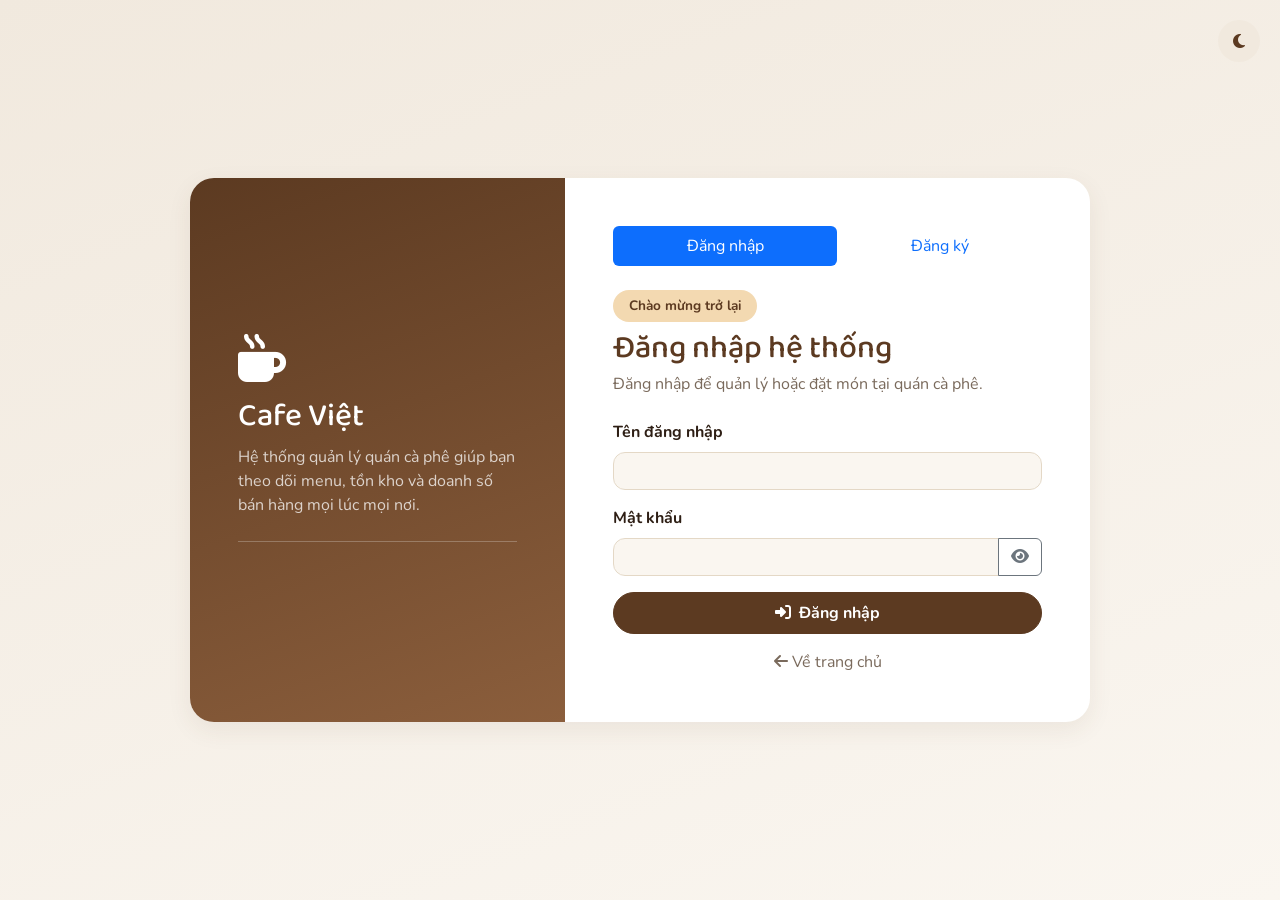
==== login.html @ 9e15cd68 "Cafe Viet - dark mode, cart" ====
<!DOCTYPE html>
<html lang="vi">
<head>
<meta charset="UTF-8">
<meta name="viewport" content="width=device-width, initial-scale=1.0">
<title>Đăng nhập - Cafe Việt Quản Lý</title>
<link href="https://cdn.jsdelivr.net/npm/bootstrap@5.3.3/dist/css/bootstrap.min.css" rel="stylesheet">
<link rel="stylesheet" href="https://cdnjs.cloudflare.com/ajax/libs/font-awesome/6.5.2/css/all.min.css">
<link href="https://fonts.googleapis.com/css2?family=Baloo+2:wght@500;700;800&family=Nunito:wght@400;600;700;800&display=swap" rel="stylesheet">
<link rel="stylesheet" href="assets/css/style.css">
</head>
<body>

<button id="themeToggleBtn" class="theme-toggle-btn" style="position:fixed; top:20px; right:20px; z-index:50;">
  <i id="themeIcon" class="fa-solid fa-moon"></i>
</button>

<div class="login-wrapper">
  <div class="login-card row g-0 w-100 mx-3">
    <div class="col-lg-5 login-side d-none d-lg-flex">
      <i class="fa-solid fa-mug-hot fa-3x mb-3"></i>
      <h2 class="text-white">Cafe Việt</h2>
      <p class="mb-0 opacity-75">Hệ thống quản lý quán cà phê giúp bạn theo dõi menu, tồn kho và doanh số bán hàng mọi lúc mọi nơi.</p>
      <hr class="border-light opacity-25 my-4">
    </div>
    <div class="col-lg-7">
      <div class="p-4 p-md-5">

        <ul class="nav nav-pills mb-4" id="authTabs" role="tablist">
          <li class="nav-item flex-fill" role="presentation">
            <button class="nav-link active w-100" id="tab-login-btn" data-bs-toggle="pill" data-bs-target="#tab-login" type="button">Đăng nhập</button>
          </li>
          <li class="nav-item flex-fill" role="presentation">
            <button class="nav-link w-100" id="tab-register-btn" data-bs-toggle="pill" data-bs-target="#tab-register" type="button">Đăng ký</button>
          </li>
        </ul>

        <div class="tab-content">
          <!-- TAB ĐĂNG NHẬP -->
          <div class="tab-pane fade show active" id="tab-login">
            <span class="section-label mb-2">Chào mừng trở lại</span>
            <h2 class="mb-1">Đăng nhập hệ thống</h2>
            <p class="text-muted mb-4">Đăng nhập để quản lý hoặc đặt món tại quán cà phê.</p>

            <form id="loginForm" novalidate>
              <div class="mb-3 was-validated-field">
                <label class="form-label">Tên đăng nhập</label>
                <input type="text" class="form-control" id="username" placeholder="" autocomplete="username">
                <div class="invalid-feedback">Vui lòng nhập tên đăng nhập.</div>
              </div>
              <div class="mb-3 was-validated-field">
                <label class="form-label">Mật khẩu</label>
                <div class="input-group">
                  <!-- Đã xóa placeholder dấu chấm ở phần Đăng nhập -->
                  <input type="password" class="form-control" id="password" placeholder="" autocomplete="current-password">
                  <button class="btn btn-outline-secondary" type="button" id="togglePwd"><i class="fa-solid fa-eye"></i></button>
                </div>
                <div class="invalid-feedback">Vui lòng nhập mật khẩu.</div>
              </div>
              <div id="loginError" class="alert alert-danger d-none py-2"></div>
              <button type="submit" class="btn btn-brand w-100 btn-pill py-2">
                <i class="fa-solid fa-right-to-bracket me-2"></i>Đăng nhập
              </button>
              <a href="index.html" class="d-block text-center text-muted mt-3"><i class="fa-solid fa-arrow-left me-1"></i>Về trang chủ</a>
            </form>
          </div>

          <!-- TAB ĐĂNG KÝ -->
          <div class="tab-pane fade" id="tab-register">
            <span class="section-label mb-2">Khách hàng mới</span>
            <h2 class="mb-1">Tạo tài khoản</h2>
            <p class="text-muted mb-4">Đăng ký để đặt món trực tiếp trên hệ thống.</p>

            <form id="registerForm" novalidate>
              <div class="mb-3 was-validated-field">
                <label class="form-label">Họ và tên</label>
                <input type="text" class="form-control" id="regFullname" placeholder="">
                <div class="invalid-feedback">Vui lòng nhập họ tên.</div>
              </div>

              <div class="mb-3 was-validated-field">
                <label class="form-label">Số điện thoại</label>
                <input type="tel" class="form-control" id="regPhone" placeholder="">
                <div class="invalid-feedback">Vui lòng nhập số điện thoại.</div>
              </div>

              <div class="mb-3 was-validated-field">
                <label class="form-label">Email</label>
                <input type="email" class="form-control" id="regEmail" placeholder="">
                <div class="invalid-feedback">Vui lòng nhập email hợp lệ.</div>
              </div>

              <div class="mb-3 was-validated-field">
                <label class="form-label">Tên đăng nhập</label>
                <input type="text" class="form-control" id="regUsername" placeholder="">
                <div class="invalid-feedback">Vui lòng nhập tên đăng nhập.</div>
              </div>
              <div class="mb-3 was-validated-field">
                <label class="form-label">Mật khẩu (tối thiểu 6 ký tự)</label>
                <!-- Đã xóa placeholder dấu chấm ở phần Đăng ký -->
                <input type="password" class="form-control" id="regPassword" placeholder="">
                <div class="invalid-feedback">Mật khẩu tối thiểu 6 ký tự.</div>
              </div>
              <div id="registerMsg" class="alert d-none py-2"></div>
              <button type="submit" class="btn btn-brand w-100 btn-pill py-2">
                <i class="fa-solid fa-user-plus me-2"></i>Đăng ký
              </button>
            </form>
          </div>
        </div>

      </div>
    </div>
  </div>
</div>

<script src="https://cdn.jsdelivr.net/npm/bootstrap@5.3.3/dist/js/bootstrap.bundle.min.js"></script>
<script src="assets/js/auth.js"></script>
<script src="assets/js/chatbot.js"></script>
<script>
  // Dark mode riêng cho trang login
  const THEME_KEY = "cafe_theme";
  (function () {
    const saved = localStorage.getItem(THEME_KEY) || "light";
    document.documentElement.setAttribute("data-theme", saved);
    document.getElementById("themeIcon").className = saved === "dark" ? "fa-solid fa-sun" : "fa-solid fa-moon";
  })();
  document.getElementById("themeToggleBtn").addEventListener("click", () => {
    const current = document.documentElement.getAttribute("data-theme");
    const next = current === "dark" ? "light" : "dark";
    document.documentElement.setAttribute("data-theme", next);
    document.getElementById("themeIcon").className = next === "dark" ? "fa-solid fa-sun" : "fa-solid fa-moon";
    localStorage.setItem(THEME_KEY, next);
  });

  document.getElementById("togglePwd").addEventListener("click", () => {
    const pwd = document.getElementById("password");
    const icon = document.querySelector("#togglePwd i");
    if (pwd.type === "password") { pwd.type = "text"; icon.className = "fa-solid fa-eye-slash"; }
    else { pwd.type = "password"; icon.className = "fa-solid fa-eye"; }
  });

  // Nếu đã đăng nhập rồi thì chuyển thẳng vào trang phù hợp với vai trò
  if (AuthService.isLoggedIn()) {
    const s = AuthService.getSession();
    window.location.href = s.role === "admin" ? "menu.html" : "order.html";
  }

  document.getElementById("loginForm").addEventListener("submit", function (e) {
    e.preventDefault();
    const username = document.getElementById("username");
    const password = document.getElementById("password");
    let valid = true;

    [username, password].forEach((field) => {
      const wrap = field.closest(".was-validated-field");
      if (!field.value.trim()) { wrap.classList.add("is-invalid"); valid = false; }
      else wrap.classList.remove("is-invalid");
    });
    if (!valid) return;

    const errorBox = document.getElementById("loginError");
    if (AuthService.login(username.value.trim(), password.value.trim())) {
      errorBox.classList.add("d-none");
      const session = AuthService.getSession();
      window.location.href = session.role === "admin" ? "menu.html" : "order.html";
    } else {
      errorBox.textContent = "Sai tên đăng nhập hoặc mật khẩu.";
      errorBox.classList.remove("d-none");
    }
  });

  document.getElementById("registerForm").addEventListener("submit", function (e) {
    e.preventDefault();
    const fullname = document.getElementById("regFullname");
    const phone = document.getElementById("regPhone");
    const email = document.getElementById("regEmail");
    const username = document.getElementById("regUsername");
    const password = document.getElementById("regPassword");
    let valid = true;

    // Kiểm tra các trường không được để trống
    [fullname, phone, email, username].forEach((field) => {
      const wrap = field.closest(".was-validated-field");
      if (!field.value.trim()) { wrap.classList.add("is-invalid"); valid = false; }
      else wrap.classList.remove("is-invalid");
    });

    // Kiểm tra định dạng email cơ bản
    const emailWrap = email.closest(".was-validated-field");
    if (email.value.trim() && !/^\S+@\S+\.\S+$/.test(email.value)) {
        emailWrap.classList.add("is-invalid"); valid = false;
    }

    // Kiểm tra mật khẩu
    const pwdWrap = password.closest(".was-validated-field");
    if (password.value.length < 6) { pwdWrap.classList.add("is-invalid"); valid = false; }
    else pwdWrap.classList.remove("is-invalid");
    
    if (!valid) return;

    const msgBox = document.getElementById("registerMsg");
    const result = AuthService.register(username.value, password.value, fullname.value, phone.value, email.value);

    msgBox.classList.remove("d-none", "alert-success", "alert-danger");
    msgBox.textContent = result.message;

    if (result.ok) {
      msgBox.classList.add("alert-success");
      document.getElementById("registerForm").reset();
      setTimeout(() => {
        document.getElementById("tab-login-btn").click();
        document.getElementById("username").value = username.value;
      }, 1200);
    } else {
      msgBox.classList.add("alert-danger");
    }
  });
</script>
</body>
</html>
---- assets/css/style.css ----
/* ================= VARIABLES ================= */
:root {
  --bg: #FAF6F0;
  --bg-soft: #F1E9DE;
  --card-bg: #FFFFFF;
  --text: #2E1F15;
  --text-muted: #7A6A5C;
  --brand: #5C3A21;
  --brand-light: #8B5E3C;
  --accent: #D98E4A;
  --accent-soft: #F3D9B1;
  --border: #E4D8C6;
  --success: #4B7A4B;
  --danger: #B4432B;
  --warning: #C98A2C;
  --shadow: 0 8px 24px rgba(92, 58, 33, 0.08);
  --radius: 16px;
}

[data-theme="dark"] {
  --bg: #1B1410;
  --bg-soft: #241B15;
  --card-bg: #2A201A;
  --text: #F3E9DD;
  --text-muted: #B8A691;
  --brand: #E7C9A9;
  --brand-light: #D98E4A;
  --accent: #E7A854;
  --accent-soft: #3A2C1F;
  --border: #3A2C22;
  --shadow: 0 8px 24px rgba(0, 0, 0, 0.4);
}

* { transition: background-color .25s ease, color .25s ease, border-color .25s ease; }

/* ================= DARK MODE - PHÔNG CHỮ & MÀU CHỮ ================= */
/* Bootstrap dùng màu chữ cố định cho vài class, cần ép theo theme để dễ đọc trên nền tối */
.text-muted { color: var(--text-muted) !important; }
[data-theme="dark"] body { font-weight: 400; -webkit-font-smoothing: antialiased; }
[data-theme="dark"] .dropdown-menu {
  background-color: var(--card-bg);
  border-color: var(--border);
  box-shadow: var(--shadow);
}
[data-theme="dark"] .dropdown-item { color: var(--text); }
[data-theme="dark"] .dropdown-item:hover,
[data-theme="dark"] .dropdown-item:focus { background-color: var(--accent-soft); color: var(--brand); }
[data-theme="dark"] .form-check-label,
[data-theme="dark"] .form-text { color: var(--text-muted); }
[data-theme="dark"] .form-control::placeholder { color: var(--text-muted); opacity: .7; }
[data-theme="dark"] .table-cafe { color: var(--text); }
[data-theme="dark"] .close, [data-theme="dark"] .btn-close { filter: invert(1) grayscale(1); }

body {
  background-color: var(--bg);
  color: var(--text);
  font-family: 'Nunito', 'Segoe UI', sans-serif;
  min-height: 100vh;
}

h1, h2, h3, h4, .brand-font {
  font-family: 'Baloo 2', cursive;
  color: var(--brand);
}

a { text-decoration: none; }

/* ================= NAVBAR ================= */
.navbar-cafe {
  background-color: var(--card-bg) !important;
  box-shadow: var(--shadow);
  padding: .75rem 0;
}
.navbar-cafe .navbar-brand {
  font-family: 'Baloo 2', cursive;
  font-size: 1.6rem;
  color: var(--brand) !important;
}
.navbar-cafe .nav-link {
  color: var(--text) !important;
  font-weight: 600;
  margin: 0 .35rem;
  border-radius: 999px;
  padding: .5rem 1rem !important;
}
.navbar-cafe .nav-link.active,
.navbar-cafe .nav-link:hover {
  background-color: var(--accent-soft);
  color: var(--brand) !important;
}

.theme-toggle-btn, .icon-btn {
  border: none;
  background: var(--bg-soft);
  color: var(--brand);
  width: 42px;
  height: 42px;
  border-radius: 50%;
  display: inline-flex;
  align-items: center;
  justify-content: center;
}
.theme-toggle-btn:hover, .icon-btn:hover { background: var(--accent-soft); }

/* ================= BUTTONS ================= */
.btn-brand {
  background-color: var(--brand);
  border-color: var(--brand);
  color: #fff;
  border-radius: 999px;
  font-weight: 700;
  padding: .55rem 1.4rem;
}
.btn-brand:hover { background-color: var(--brand-light); border-color: var(--brand-light); color:#fff; }

.btn-outline-brand {
  border-radius: 999px;
  border: 2px solid var(--brand);
  color: var(--brand);
  font-weight: 700;
}
.btn-outline-brand:hover { background-color: var(--brand); color: #fff; }

.btn-pill { border-radius: 999px; }

/* ================= HERO ================= */
.hero-section {
  background: linear-gradient(180deg, var(--bg-soft), var(--bg));
  border-radius: 0 0 40px 40px;
  padding: 5rem 0 4rem;
}
.hero-title {
  font-size: 3.2rem;
  font-weight: 700;
}

/* ================= CARD ================= */
.cafe-card {
  background-color: var(--card-bg);
  border: 1px solid var(--border);
  border-radius: var(--radius);
  box-shadow: var(--shadow);
}
.stat-card {
  background-color: var(--card-bg);
  border: 1px solid var(--border);
  border-radius: var(--radius);
  padding: 1.4rem;
  box-shadow: var(--shadow);
  height: 100%;
}
.stat-card .stat-icon {
  width: 52px; height: 52px;
  border-radius: 14px;
  display: flex; align-items: center; justify-content: center;
  background: var(--accent-soft);
  color: var(--brand);
  font-size: 1.4rem;
  margin-bottom: .8rem;
}
.stat-card .stat-value { font-size: 1.8rem; font-weight: 800; color: var(--brand); }
.stat-card .stat-label { color: var(--text-muted); font-weight: 600; }

/* ================= TABLE ================= */
.table-cafe {
  background-color: var(--card-bg);
  border-radius: var(--radius);
  overflow: hidden;
}
.table-cafe thead { background-color: var(--bg-soft); }
.table-cafe th { color: var(--brand); font-weight: 700; border: none; }
.table-cafe td { vertical-align: middle; border-color: var(--border); color: var(--text); }

.badge-status-done, .badge-instock {
  background-color: rgba(75,122,75,.15);
  color: var(--success);
  font-weight: 700;
  padding: .4em .8em;
  border-radius: 999px;
}
.badge-status-pending, .badge-outstock {
  background-color: rgba(180,67,43,.13);
  color: var(--danger);
  font-weight: 700;
  padding: .4em .8em;
  border-radius: 999px;
}
.badge-priority-high { background: rgba(180,67,43,.13); color: var(--danger); }
.badge-priority-medium { background: rgba(201,138,44,.15); color: var(--warning); }
.badge-priority-low { background: rgba(75,122,75,.15); color: var(--success); }
.badge-priority-high, .badge-priority-medium, .badge-priority-low {
  font-weight: 700; padding: .4em .8em; border-radius: 999px;
}

.row-out-of-stock { opacity: .55; text-decoration: line-through; }

/* ================= FORM ================= */
.form-control, .form-select {
  background-color: var(--bg);
  border: 1px solid var(--border);
  color: var(--text);
  border-radius: 12px;
}
.form-control:focus, .form-select:focus {
  background-color: var(--bg);
  color: var(--text);
  border-color: var(--accent);
  box-shadow: 0 0 0 .2rem rgba(217,142,74,.25);
}
.form-label { font-weight: 700; color: var(--text); }
.invalid-feedback { display: none; color: var(--danger); font-weight: 600; }
.was-validated-field.is-invalid .invalid-feedback { display: block; }
.was-validated-field.is-invalid .form-control,
.was-validated-field.is-invalid .form-select { border-color: var(--danger); }

.modal-content { background-color: var(--card-bg); color: var(--text); border-radius: var(--radius); }

/* ================= LOGIN ================= */
.login-wrapper {
  min-height: 100vh;
  display: flex;
  align-items: center;
  justify-content: center;
  background: linear-gradient(160deg, var(--bg-soft), var(--bg));
}
.login-card {
  background: var(--card-bg);
  border-radius: 24px;
  box-shadow: var(--shadow);
  max-width: 900px;
  overflow: hidden;
}
.login-side {
  background: linear-gradient(160deg, var(--brand), var(--brand-light));
  color: #fff;
  padding: 3rem;
  display: flex;
  flex-direction: column;
  justify-content: center;
}

/* ================= FOOTER ================= */
.footer-cafe {
  background-color: var(--brand);
  color: #F3E9DD;
  border-radius: 40px 40px 0 0;
  padding: 3.5rem 0 1.5rem;
  margin-top: 4rem;
}
.footer-cafe a { color: #F3E9DD; opacity: .85; }
.footer-cafe a:hover { opacity: 1; text-decoration: underline; }

/* ================= MISC ================= */
.section-label {
  background: var(--accent-soft);
  color: var(--brand);
  border-radius: 999px;
  padding: .35rem 1rem;
  font-weight: 700;
  font-size: .85rem;
  display: inline-block;
}
.toast-cafe { border-radius: 14px; }
.empty-state { text-align: center; padding: 3rem 1rem; color: var(--text-muted); }
.empty-state i { font-size: 3rem; color: var(--accent); margin-bottom: 1rem; }

::-webkit-scrollbar { width: 10px; }
::-webkit-scrollbar-thumb { background: var(--accent-soft); border-radius: 10px; }

@media (max-width: 767px) {
  .hero-title { font-size: 2.1rem; }
}

/* ================= REVEAL CARD (Best Seller / Tin tức - ảnh luôn hiện rõ, hover để phóng to) ================= */
.reveal-card {
  position: relative;
  border-radius: var(--radius);
  overflow: hidden;
  height: 260px;
  cursor: pointer;
  box-shadow: var(--shadow);
  border: 1px solid var(--border);
  transition: transform .35s ease, box-shadow .35s ease;
}
.reveal-card:hover,
.reveal-card:focus-within {
  transform: translateY(-6px);
  box-shadow: 0 18px 34px rgba(0,0,0,.28);
}
.reveal-card:active { transform: translateY(-2px); }
.reveal-card .reveal-img {
  position: absolute;
  inset: 0;
  width: 100%;
  height: 100%;
  object-fit: cover;
  opacity: 1;
  transform: scale(1);
  transition: transform .5s ease;
}
.reveal-card:hover .reveal-img,
.reveal-card:focus-within .reveal-img {
  transform: scale(1.12);
}
.reveal-card .reveal-overlay {
  position: absolute;
  inset: 0;
  background: linear-gradient(180deg, rgba(0,0,0,0) 35%, rgba(0,0,0,.82) 100%);
  opacity: .92;
  transition: opacity .4s ease;
}
.reveal-card:hover .reveal-overlay,
.reveal-card:focus-within .reveal-overlay { opacity: 1; }
.reveal-card .reveal-body {
  position: relative;
  z-index: 2;
  height: 100%;
  display: flex;
  flex-direction: column;
  justify-content: flex-end;
  padding: 1.1rem 1.2rem;
}
.reveal-card .reveal-eyebrow {
  font-size: .72rem;
  font-weight: 800;
  letter-spacing: .06em;
  text-transform: uppercase;
  color: var(--accent-soft);
}
.reveal-card .reveal-title {
  font-weight: 800;
  font-size: 1.05rem;
  color: #fff;
  margin: .25rem 0 0;
}
.reveal-card .reveal-sub {
  font-size: .82rem;
  color: rgba(255,255,255,.85);
  margin-top: .2rem;
}
.reveal-card .reveal-cta {
  font-size: .78rem;
  font-weight: 700;
  color: #fff;
  margin-top: .55rem;
  max-height: 0;
  opacity: 0;
  overflow: hidden;
  transition: max-height .4s ease, opacity .4s ease .05s;
}
.reveal-card:hover .reveal-cta,
.reveal-card:focus-within .reveal-cta { max-height: 30px; opacity: 1; }
.reveal-card .reveal-rank {
  position: absolute;
  top: .8rem;
  left: .8rem;
  z-index: 3;
  width: 34px; height: 34px;
  border-radius: 50%;
  background: var(--brand);
  color: #fff;
  font-weight: 800;
  display: flex; align-items: center; justify-content: center;
  box-shadow: 0 4px 10px rgba(0,0,0,.25);
}

/* ================= ORDER PRODUCT IMAGE ================= */
.menu-pick-card .pick-thumb {
  width: 100%;
  height: 120px;
  object-fit: cover;
  border-radius: 12px;
  margin-bottom: .7rem;
}
.cart-item .cart-thumb {
  width: 52px; height: 52px;
  object-fit: cover;
  border-radius: 10px;
  flex-shrink: 0;
}

/* ================= QR PAYMENT ================= */
.pay-method-option {
  border: 2px solid var(--border);
  border-radius: var(--radius);
  padding: .9rem 1rem;
  cursor: pointer;
  transition: border-color .2s ease, background .2s ease;
  flex: 1;
}
.pay-method-option.active {
  border-color: var(--brand);
  background: var(--accent-soft);
}
.qr-box {
  border: 1px dashed var(--border);
  border-radius: var(--radius);
  padding: 1rem;
  text-align: center;
}
.qr-box img { width: 190px; height: 190px; border-radius: 12px; background: #fff; padding: 8px; }

/* ================= CART OFFCANVAS (Sidebar giỏ hàng) ================= */
.offcanvas {
  background-color: var(--card-bg);
  color: var(--text);
  width: 380px;
}
.offcanvas-header { border-bottom: 1px solid var(--border); }
.offcanvas .cart-item { align-items: flex-start; }

/* ================= REAL-TIME ORDER TRACKING ================= */
.tracking-stepper {
  display: flex;
  justify-content: space-between;
  position: relative;
}
.tracking-stepper::before {
  content: "";
  position: absolute;
  top: 24px;
  left: 8%;
  right: 8%;
  height: 4px;
  background: var(--border);
  border-radius: 4px;
  z-index: 0;
}
.tracking-step {
  position: relative;
  z-index: 1;
  flex: 1;
  text-align: center;
}
.tracking-dot {
  width: 50px; height: 50px;
  border-radius: 50%;
  background: var(--bg-soft);
  color: var(--text-muted);
  display: flex; align-items: center; justify-content: center;
  margin: 0 auto .6rem;
  font-size: 1.2rem;
  border: 3px solid var(--border);
  transition: all .3s ease;
}
.tracking-step.done .tracking-dot {
  background: var(--success);
  color: #fff;
  border-color: var(--success);
}
.tracking-step.active .tracking-dot {
  background: var(--brand);
  color: #fff;
  border-color: var(--brand);
  box-shadow: 0 0 0 6px rgba(92,58,33,.15);
  animation: pulse-track 1.4s infinite;
}
@keyframes pulse-track {
  0% { box-shadow: 0 0 0 0 rgba(92,58,33,.3); }
  70% { box-shadow: 0 0 0 10px rgba(92,58,33,0); }
  100% { box-shadow: 0 0 0 0 rgba(92,58,33,0); }
}
.tracking-label {
  font-size: .8rem;
  font-weight: 700;
  color: var(--text-muted);
}
.tracking-step.done .tracking-label,
.tracking-step.active .tracking-label { color: var(--brand); }

@media (max-width: 575px) {
  .tracking-label { font-size: .68rem; }
  .tracking-dot { width: 40px; height: 40px; font-size: 1rem; }
}

/* ================= CHATBOT HỖ TRỢ KHÁCH HÀNG ================= */
.chatbot-fab {
  position: fixed;
  right: 22px;
  bottom: 22px;
  width: 58px;
  height: 58px;
  border-radius: 50%;
  background: var(--brand);
  color: #fff;
  border: none;
  box-shadow: 0 10px 26px rgba(0,0,0,.25);
  display: flex;
  align-items: center;
  justify-content: center;
  font-size: 1.4rem;
  z-index: 1080;
  transition: transform .2s ease, background .2s ease;
}
.chatbot-fab:hover { background: var(--brand-light); transform: translateY(-3px); }
.chatbot-fab .chatbot-fab-badge {
  position: absolute; top: -2px; right: -2px;
  width: 14px; height: 14px; border-radius: 50%;
  background: var(--success); border: 2px solid var(--card-bg);
}

.chatbot-panel {
  position: fixed;
  right: 22px;
  bottom: 92px;
  width: 340px;
  max-width: calc(100vw - 32px);
  height: 460px;
  max-height: calc(100vh - 130px);
  background: var(--card-bg);
  border: 1px solid var(--border);
  border-radius: 20px;
  box-shadow: 0 18px 44px rgba(0,0,0,.28);
  display: flex;
  flex-direction: column;
  overflow: hidden;
  z-index: 1080;
  opacity: 0;
  transform: translateY(16px) scale(.97);
  pointer-events: none;
  transition: opacity .2s ease, transform .2s ease;
}
.chatbot-panel.open { opacity: 1; transform: translateY(0) scale(1); pointer-events: auto; }

.chatbot-header {
  background: linear-gradient(135deg, var(--brand), var(--brand-light));
  color: #fff;
  padding: .9rem 1rem;
  display: flex;
  align-items: center;
  gap: .6rem;
}
.chatbot-header .chatbot-title { font-family: 'Baloo 2', cursive; font-weight: 700; font-size: 1.05rem; line-height: 1.1; }
.chatbot-header .chatbot-sub { font-size: .72rem; opacity: .85; }
.chatbot-header .chatbot-close { margin-left: auto; background: none; border: none; color: #fff; font-size: 1.1rem; opacity: .85; }
.chatbot-header .chatbot-close:hover { opacity: 1; }

.chatbot-body {
  flex: 1;
  overflow-y: auto;
  padding: 1rem;
  display: flex;
  flex-direction: column;
  gap: .6rem;
  background: var(--bg);
}
.chatbot-msg { max-width: 84%; padding: .55rem .8rem; border-radius: 14px; font-size: .87rem; line-height: 1.4; }
.chatbot-msg.bot { align-self: flex-start; background: var(--bg-soft); color: var(--text); border-bottom-left-radius: 4px; }
.chatbot-msg.user { align-self: flex-end; background: var(--brand); color: #fff; border-bottom-right-radius: 4px; }
.chatbot-quick { display: flex; flex-wrap: wrap; gap: .4rem; margin-top: .2rem; }
.chatbot-quick button {
  border: 1px solid var(--brand);
  color: var(--brand);
  background: transparent;
  border-radius: 999px;
  padding: .3rem .8rem;
  font-size: .78rem;
  font-weight: 600;
}
.chatbot-quick button:hover { background: var(--brand); color: #fff; }

.chatbot-footer {
  border-top: 1px solid var(--border);
  padding: .6rem;
  display: flex;
  gap: .5rem;
  background: var(--card-bg);
}
.chatbot-footer input {
  flex: 1;
  border: 1px solid var(--border);
  background: var(--bg);
  color: var(--text);
  border-radius: 999px;
  padding: .5rem 1rem;
  font-size: .85rem;
  outline: none;
}
.chatbot-footer input:focus { border-color: var(--accent); }
.chatbot-footer button {
  width: 38px; height: 38px;
  border-radius: 50%;
  border: none;
  background: var(--brand);
  color: #fff;
  flex-shrink: 0;
}
.chatbot-footer button:hover { background: var(--brand-light); }

@media (max-width: 420px) {
  .chatbot-panel { right: 16px; left: 16px; width: auto; bottom: 86px; }
  .chatbot-fab { right: 16px; bottom: 16px; }
}
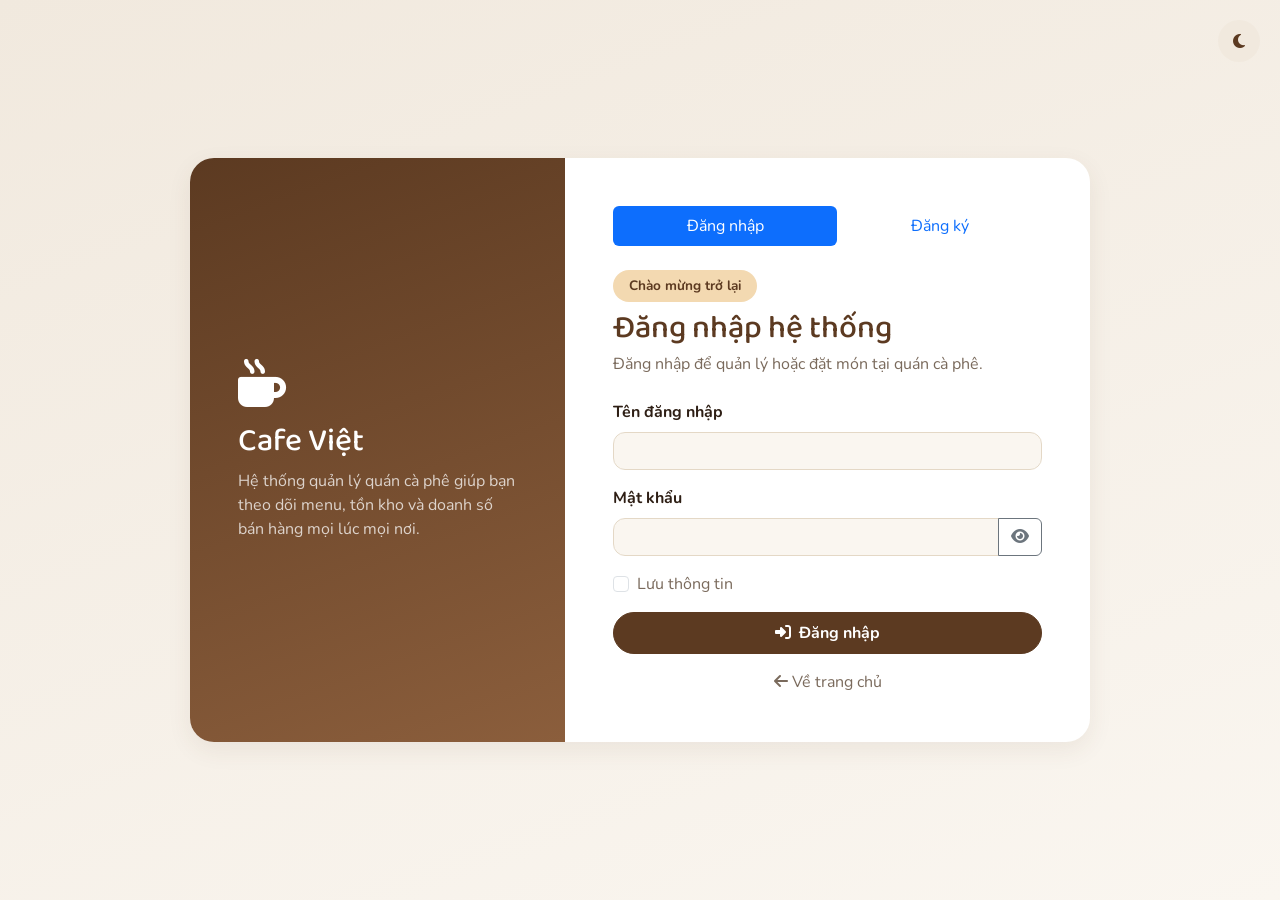
==== commit 0f62ad47: "Them tinh nang luu thong tin dang nhap" ====
--- a/login.html
+++ b/login.html
@@ -21,7 +21,6 @@
       <i class="fa-solid fa-mug-hot fa-3x mb-3"></i>
       <h2 class="text-white">Cafe Việt</h2>
       <p class="mb-0 opacity-75">Hệ thống quản lý quán cà phê giúp bạn theo dõi menu, tồn kho và doanh số bán hàng mọi lúc mọi nơi.</p>
-      <hr class="border-light opacity-25 my-4">
     </div>
     <div class="col-lg-7">
       <div class="p-4 p-md-5">
@@ -51,12 +50,18 @@
               <div class="mb-3 was-validated-field">
                 <label class="form-label">Mật khẩu</label>
                 <div class="input-group">
-                  <!-- Đã xóa placeholder dấu chấm ở phần Đăng nhập -->
                   <input type="password" class="form-control" id="password" placeholder="" autocomplete="current-password">
                   <button class="btn btn-outline-secondary" type="button" id="togglePwd"><i class="fa-solid fa-eye"></i></button>
                 </div>
                 <div class="invalid-feedback">Vui lòng nhập mật khẩu.</div>
               </div>
+              
+              <!-- Checkbox Lưu thông tin -->
+              <div class="mb-3 form-check">
+                <input type="checkbox" class="form-check-input" id="rememberMe">
+                <label class="form-check-label text-muted" for="rememberMe" style="cursor: pointer;">Lưu thông tin</label>
+              </div>
+
               <div id="loginError" class="alert alert-danger d-none py-2"></div>
               <button type="submit" class="btn btn-brand w-100 btn-pill py-2">
                 <i class="fa-solid fa-right-to-bracket me-2"></i>Đăng nhập
@@ -97,7 +102,6 @@
               </div>
               <div class="mb-3 was-validated-field">
                 <label class="form-label">Mật khẩu (tối thiểu 6 ký tự)</label>
-                <!-- Đã xóa placeholder dấu chấm ở phần Đăng ký -->
                 <input type="password" class="form-control" id="regPassword" placeholder="">
                 <div class="invalid-feedback">Mật khẩu tối thiểu 6 ký tự.</div>
               </div>
@@ -118,13 +122,24 @@
 <script src="assets/js/auth.js"></script>
 <script src="assets/js/chatbot.js"></script>
 <script>
-  // Dark mode riêng cho trang login
+  // 1. Tự động điền dữ liệu ra ô input nếu đã từng nhấn "Lưu thông tin"
+  window.addEventListener("DOMContentLoaded", () => {
+    const savedUser = localStorage.getItem("cafe_saved_user");
+    const savedPass = localStorage.getItem("cafe_saved_pass");
+    if (savedUser && savedPass) {
+      document.getElementById("username").value = savedUser;
+      document.getElementById("password").value = savedPass;
+      document.getElementById("rememberMe").checked = true;
+    }
+  });
+
   const THEME_KEY = "cafe_theme";
   (function () {
     const saved = localStorage.getItem(THEME_KEY) || "light";
     document.documentElement.setAttribute("data-theme", saved);
     document.getElementById("themeIcon").className = saved === "dark" ? "fa-solid fa-sun" : "fa-solid fa-moon";
   })();
+  
   document.getElementById("themeToggleBtn").addEventListener("click", () => {
     const current = document.documentElement.getAttribute("data-theme");
     const next = current === "dark" ? "light" : "dark";
@@ -140,12 +155,26 @@
     else { pwd.type = "password"; icon.className = "fa-solid fa-eye"; }
   });
 
-  // Nếu đã đăng nhập rồi thì chuyển thẳng vào trang phù hợp với vai trò
+  // 2. KIỂM TRA ĐĂNG NHẬP THÔNG MINH
   if (AuthService.isLoggedIn()) {
-    const s = AuthService.getSession();
-    window.location.href = s.role === "admin" ? "menu.html" : "order.html";
+    const hasSavedInfo = localStorage.getItem("cafe_saved_user") !== null; // Xem có chọn lưu ko
+    const isCurrentSession = sessionStorage.getItem("cafe_active_session") === "true"; // Xem có phải đang dùng web ko
+
+    // Nếu chọn "Lưu thông tin" HOẶC đang dùng web (chưa tắt trình duyệt) thì cho vào thẳng
+    if (hasSavedInfo || isCurrentSession) {
+      const s = AuthService.getSession();
+      window.location.href = s.role === "admin" ? "menu.html" : "order.html";
+    } else {
+      // Nếu tắt trình duyệt mà KHÔNG lưu thông tin -> Ép đăng xuất
+      if (typeof AuthService.logout === 'function') {
+        AuthService.logout();
+      } else {
+        localStorage.clear(); // Xóa thủ công nếu AuthService không có hàm logout
+      }
+    }
   }
 
+  // 3. XỬ LÝ KHI BẤM NÚT ĐĂNG NHẬP
   document.getElementById("loginForm").addEventListener("submit", function (e) {
     e.preventDefault();
     const username = document.getElementById("username");
@@ -160,7 +189,22 @@
     if (!valid) return;
 
     const errorBox = document.getElementById("loginError");
+    
     if (AuthService.login(username.value.trim(), password.value.trim())) {
+      
+      // Xử lý lưu hay không lưu thông tin
+      const isRemember = document.getElementById("rememberMe").checked;
+      if (isRemember) {
+        localStorage.setItem("cafe_saved_user", username.value.trim());
+        localStorage.setItem("cafe_saved_pass", password.value.trim());
+      } else {
+        localStorage.removeItem("cafe_saved_user");
+        localStorage.removeItem("cafe_saved_pass");
+      }
+      
+      // Đánh dấu đây là một phiên hoạt động hợp lệ (để f5 trang không bị văng)
+      sessionStorage.setItem("cafe_active_session", "true");
+
       errorBox.classList.add("d-none");
       const session = AuthService.getSession();
       window.location.href = session.role === "admin" ? "menu.html" : "order.html";
@@ -179,20 +223,17 @@
     const password = document.getElementById("regPassword");
     let valid = true;
 
-    // Kiểm tra các trường không được để trống
     [fullname, phone, email, username].forEach((field) => {
       const wrap = field.closest(".was-validated-field");
       if (!field.value.trim()) { wrap.classList.add("is-invalid"); valid = false; }
       else wrap.classList.remove("is-invalid");
     });
 
-    // Kiểm tra định dạng email cơ bản
     const emailWrap = email.closest(".was-validated-field");
     if (email.value.trim() && !/^\S+@\S+\.\S+$/.test(email.value)) {
         emailWrap.classList.add("is-invalid"); valid = false;
     }
 
-    // Kiểm tra mật khẩu
     const pwdWrap = password.closest(".was-validated-field");
     if (password.value.length < 6) { pwdWrap.classList.add("is-invalid"); valid = false; }
     else pwdWrap.classList.remove("is-invalid");
